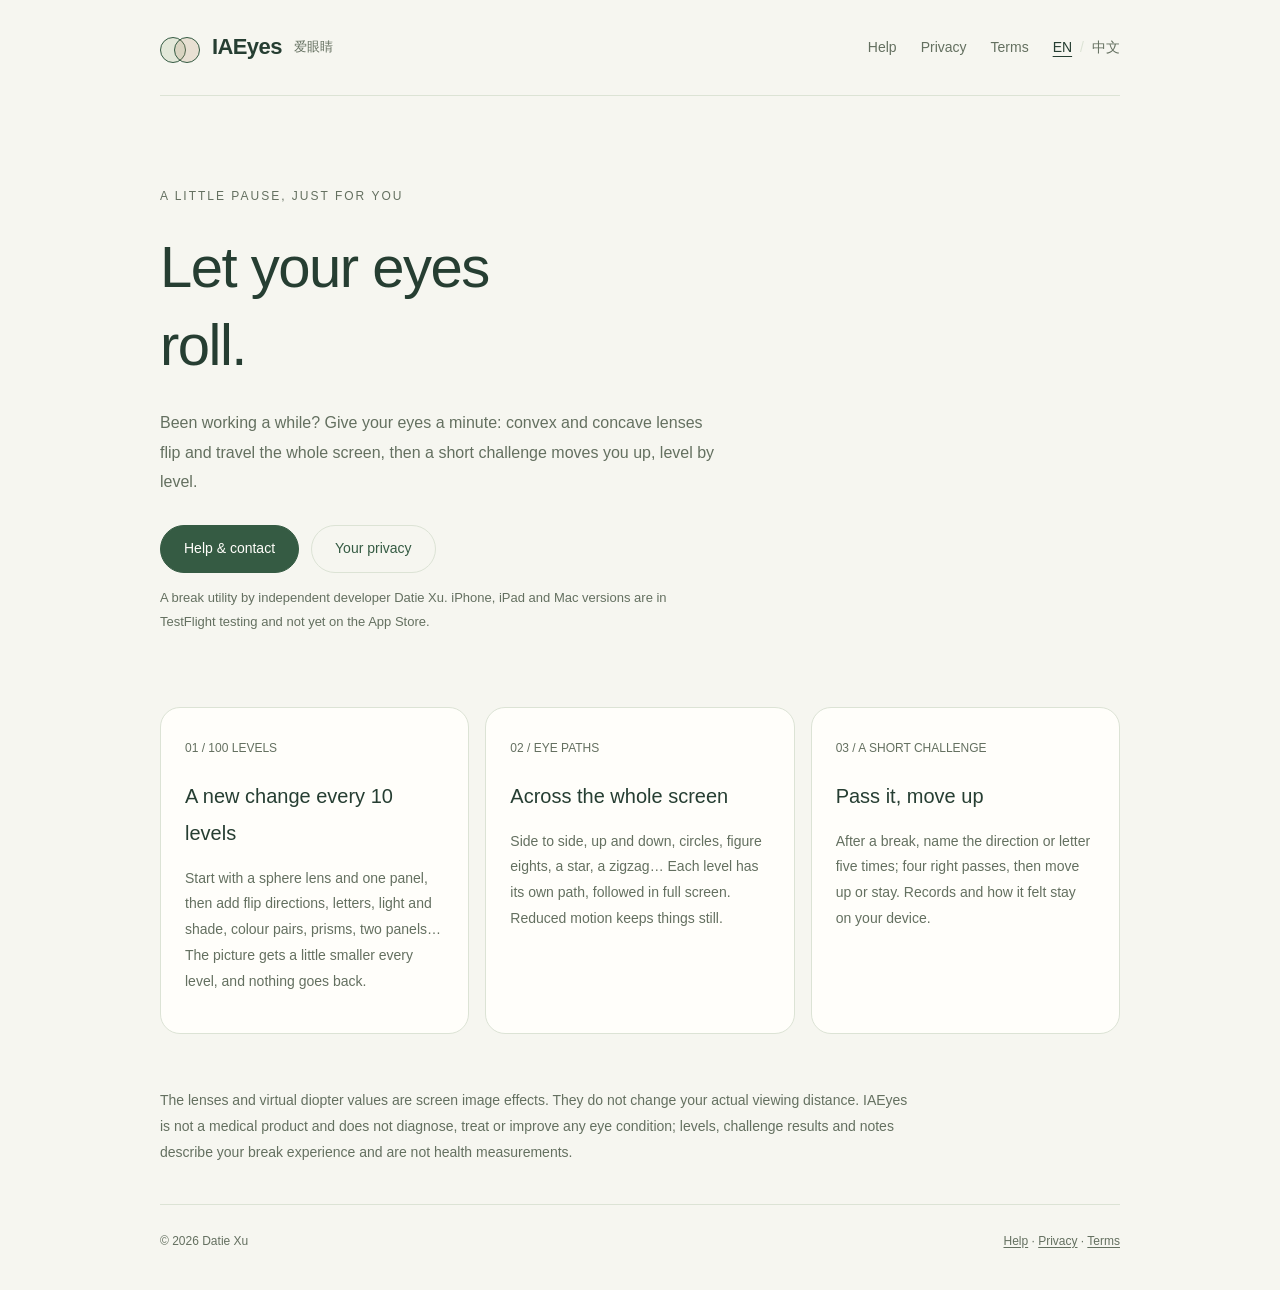
==== en/index.html @ 926635c9 "Update the site for 爱眼睛 (IAEyes) Name 目休 → 爱眼睛 throughout; homepage for the 100-level journey, eye p" ====
<!doctype html>
<html lang="en">
<head>
  <meta charset="utf-8">
  <meta name="viewport" content="width=device-width,initial-scale=1">
  <meta name="description" content="IAEyes: let your eyes roll. A 100-level journey, eye paths and a short challenge after each break. Explore the app, help, privacy policy and terms.">
  <title>IAEyes · Let your eyes roll</title>
  <link rel="canonical" href="https://datiexu.github.io/iaeyes/en/">
  <link rel="alternate" hreflang="en" href="https://datiexu.github.io/iaeyes/en/">
  <link rel="alternate" hreflang="zh-CN" href="https://datiexu.github.io/iaeyes/zh/">
  <link rel="alternate" hreflang="x-default" href="https://datiexu.github.io/iaeyes/">
  <link rel="stylesheet" href="../assets/style.css">
</head>
<body>
  <a class="skip-link" href="#main">Skip to content</a>
  <header class="site-header">
    <a class="brand" href="./" aria-label="IAEyes home"><span class="mark" aria-hidden="true"></span><strong>IAEyes</strong><span lang="zh-CN">爱眼睛</span></a>
    <div class="header-links">
      <nav aria-label="Main navigation"><a href="support/">Help</a><a href="privacy/">Privacy</a><a href="terms/">Terms</a></nav>
      <nav class="language-switch" aria-label="Language"><a href="./" lang="en" hreflang="en" aria-label="Read this page in English" aria-current="true">EN</a><span aria-hidden="true">/</span><a href="../zh/" lang="zh-CN" hreflang="zh-CN" aria-label="阅读此页面中文版">中文</a></nav>
    </div>
  </header>
  <main id="main">
    <section class="hero">
      <span class="eyebrow">A LITTLE PAUSE, JUST FOR YOU</span>
      <h1>Let your eyes<br>roll.</h1>
      <p>Been working a while? Give your eyes a minute: convex and concave lenses flip and travel the whole screen, then a short challenge moves you up, level by level.</p>
      <div class="actions"><a class="button" href="support/">Help &amp; contact</a><a class="button secondary" href="privacy/">Your privacy</a></div>
      <p class="meta">A break utility by independent developer Datie Xu. iPhone, iPad and Mac versions are in TestFlight testing and not yet on the App Store.</p>
    </section>
    <section class="features" aria-label="The app experience">
      <article class="card"><span class="number">01 / 100 LEVELS</span><h2>A new change every 10 levels</h2><p>Start with a sphere lens and one panel, then add flip directions, letters, light and shade, colour pairs, prisms, two panels… The picture gets a little smaller every level, and nothing goes back.</p></article>
      <article class="card"><span class="number">02 / EYE PATHS</span><h2>Across the whole screen</h2><p>Side to side, up and down, circles, figure eights, a star, a zigzag… Each level has its own path, followed in full screen. Reduced motion keeps things still.</p></article>
      <article class="card"><span class="number">03 / A SHORT CHALLENGE</span><h2>Pass it, move up</h2><p>After a break, name the direction or letter five times; four right passes, then move up or stay. Records and how it felt stay on your device.</p></article>
    </section>
    <p class="note">The lenses and virtual diopter values are screen image effects. They do not change your actual viewing distance. IAEyes is not a medical product and does not diagnose, treat or improve any eye condition; levels, challenge results and notes describe your break experience and are not health measurements.</p>
  </main>
  <footer class="site-footer"><span>© 2026 Datie Xu</span><span><a href="support/">Help</a> · <a href="privacy/">Privacy</a> · <a href="terms/">Terms</a></span></footer>
</body>
</html>
---- assets/style.css ----
:root { color-scheme: light dark; --paper: #f6f6f0; --surface: #fffefa; --ink: #263e32; --muted: #647060; --line: #dce3d5; --tint: #e9efdf; --accent: #355b43; }
* { box-sizing: border-box; }
body { margin: 0; background: var(--paper); color: var(--ink); font: 16px/1.85 -apple-system, BlinkMacSystemFont, "PingFang SC", "Microsoft YaHei", sans-serif; }
a { color: var(--accent); text-underline-offset: .2em; overflow-wrap: anywhere; }
a:hover { text-decoration-thickness: 2px; }
a:focus-visible, summary:focus-visible { outline: 3px solid #aa7954; outline-offset: 5px; border-radius: 3px; }
.skip-link { position: absolute; left: 16px; top: -100px; padding: 8px 16px; background: var(--surface); z-index: 2; }
.skip-link:focus { top: 12px; }
.site-header, main, .site-footer { width: min(100% - 48px, 960px); margin-inline: auto; }
.site-header { min-height: 96px; display: flex; align-items: center; justify-content: space-between; gap: 24px; border-bottom: 1px solid var(--line); }
.brand { display: inline-flex; flex-shrink: 0; align-items: center; gap: 12px; text-decoration: none; color: var(--ink); }
.brand strong { font-size: 22px; font-weight: 600; letter-spacing: -.6px; }
.brand span:last-child { color: var(--muted); font-size: 13px; }
.mark { position: relative; display: inline-block; width: 40px; height: 30px; }
.mark::before, .mark::after { content: ""; position: absolute; top: 4px; width: 24px; height: 24px; border: 1px solid var(--accent); border-radius: 50%; background: #9ab28235; }
.mark::before { left: 0; }
.mark::after { right: 0; background: #b48d6635; }
.header-links { display: flex; flex-wrap: wrap; align-items: center; justify-content: flex-end; gap: 12px 24px; }
nav { display: flex; flex-wrap: wrap; align-items: center; gap: 24px; font-size: 14px; }
nav a { color: var(--muted); text-decoration: none; }
nav a { padding-block: 8px; }
nav a[aria-current="page"] { color: var(--ink); text-decoration: underline; }
.language-switch { flex-wrap: nowrap; flex-shrink: 0; gap: 8px; }
.language-switch a { white-space: nowrap; }
.language-switch a[aria-current="true"] { color: var(--ink); text-decoration: underline; text-underline-offset: .3em; }
.language-switch span { color: var(--line); }
.hero { padding: 84px 0 60px; max-width: 720px; }
.eyebrow { color: var(--muted); font-size: 12px; letter-spacing: 2px; }
h1 { font-size: clamp(34px, 5vw, 58px); line-height: 1.35; letter-spacing: -1.5px; font-weight: 500; margin: 18px 0 24px; }
.hero > p { max-width: 560px; color: var(--muted); }
.actions { display: flex; flex-wrap: wrap; gap: 12px; margin-top: 28px; }
.button { padding: 10px 23px; background: var(--accent); color: var(--surface); border: 1px solid var(--accent); border-radius: 999px; font-size: 14px; text-decoration: none; }
.button.secondary { background: transparent; color: var(--accent); border-color: var(--line); }
.features { display: grid; grid-template-columns: repeat(3, minmax(0, 1fr)); gap: 16px; padding-bottom: 40px; }
.card { background: var(--surface); border: 1px solid var(--line); border-radius: 20px; padding: 24px; }
.card .number { color: var(--muted); font-size: 12px; }
.card h2 { margin: 16px 0 10px; font-size: 20px; font-weight: 500; }
.card p, .note { color: var(--muted); font-size: 14px; }
.note { padding-bottom: 24px; max-width: 760px; }
.document { max-width: 780px; padding: 52px 0 40px; }
.document h1 { font-size: clamp(32px, 5vw, 42px); margin-top: 12px; }
.document h2 { font-size: 22px; font-weight: 550; margin: 38px 0 12px; }
.document p { margin: 12px 0; }
.meta { color: var(--muted); font-size: 13px; }
.summary { padding: 18px 22px; border-radius: 16px; background: var(--tint); margin: 24px 0; }
.summary p { margin: 4px 0; }
.contact { padding: 24px; border-radius: 18px; border: 1px solid var(--line); background: var(--surface); margin: 26px 0; }
.contact strong { display: block; font-size: 21px; }
.contact p { margin: 6px 0; }
ul, ol { padding-left: 24px; }
li + li { margin-top: 8px; }
.table-wrap { overflow-x: auto; }
table { width: 100%; border-collapse: collapse; font-size: 14px; }
th, td { padding: 13px 12px; text-align: left; vertical-align: top; border-bottom: 1px solid var(--line); }
th { font-weight: 550; }
td:first-child { min-width: 110px; }
details { padding: 18px 0; border-bottom: 1px solid var(--line); }
summary { cursor: pointer; font-weight: 500; }
details p { color: var(--muted); }
.site-footer { display: flex; flex-wrap: wrap; justify-content: space-between; gap: 12px 24px; border-top: 1px solid var(--line); padding: 25px 0 38px; color: var(--muted); font-size: 12px; }
.site-footer a { color: var(--muted); }
@media (max-width: 720px) {
  .site-header { flex-direction: column; align-items: flex-start; gap: 8px; padding: 18px 0; }
  .header-links { width: 100%; justify-content: space-between; gap: 6px 16px; }
}
@media (max-width: 600px) {
  .site-header, main, .site-footer { width: calc(100% - 36px); }
  .site-header { min-height: 84px; gap: 12px; }
  .brand { gap: 8px; }
  .brand span:last-child { display: none; }
  nav { gap: 16px; font-size: 13px; }
  .language-switch { gap: 8px; margin-left: auto; }
  .hero { padding-top: 54px; }
  .features { grid-template-columns: 1fr; gap: 12px; }
  .card { padding: 20px; }
  .card h2 { margin-top: 6px; }
  .document { padding-top: 36px; }
  .summary, .contact { padding: 18px; }
}
@media (prefers-color-scheme: dark) {
  :root { --paper: #151e19; --surface: #1d2a22; --ink: #cdd8c8; --muted: #a3b19d; --line: #344638; --tint: #293b2c; --accent: #b6cba6; }
  .button { background: #416449; border-color: #416449; color: #e4ebdf; }
  .button.secondary { background: transparent; color: var(--accent); border-color: var(--line); }
}
@media (max-width: 420px) {
  .site-header { flex-direction: column; align-items: flex-start; justify-content: center; gap: 12px; padding: 18px 0; }
  nav { gap: 12px; }
  .language-switch { gap: 8px; }
}
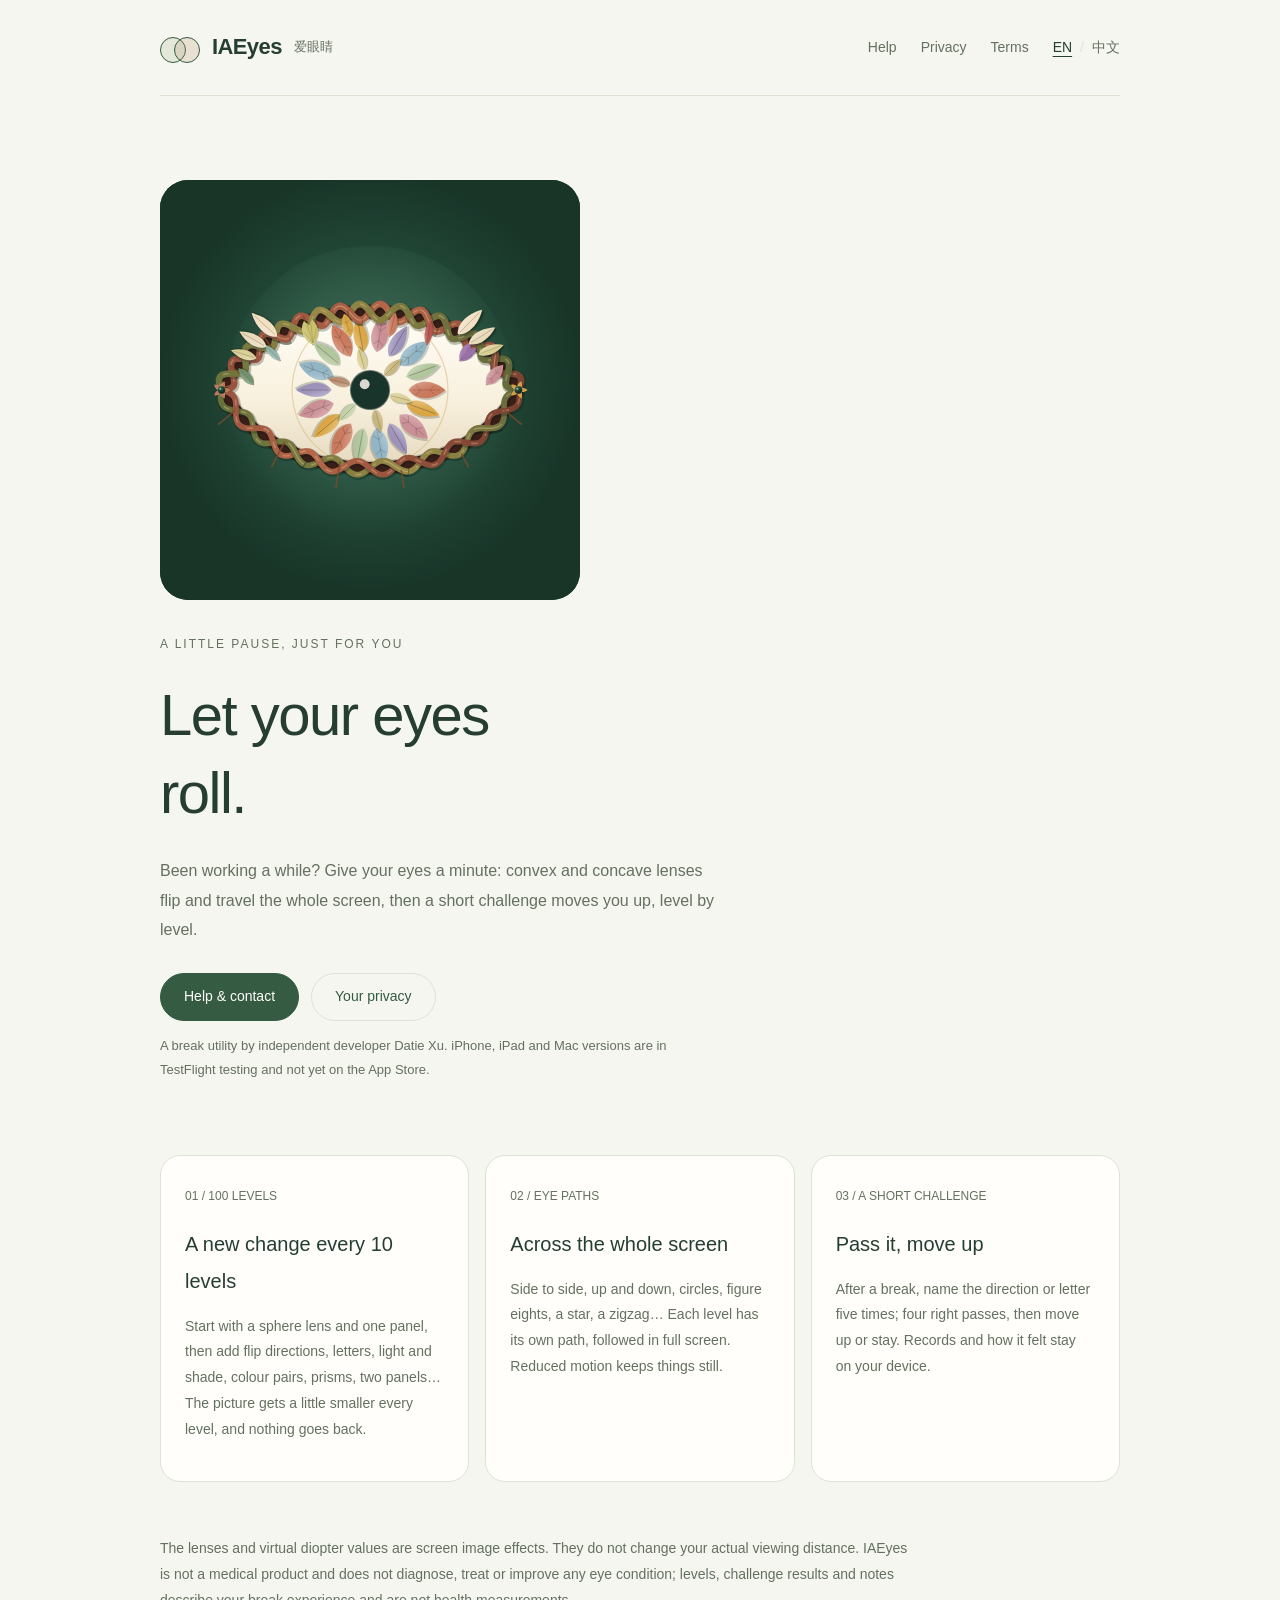
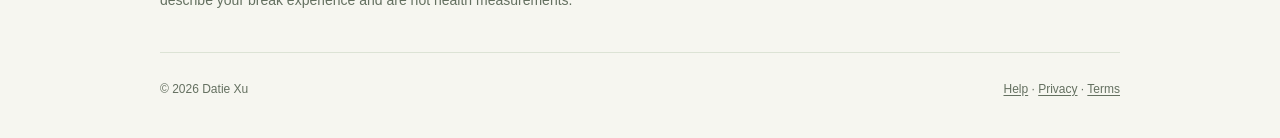
==== commit ab58336d: "Add the IAEyes brand animation to the home page The lashes wind round the rim, the eye blinks and th" ====
--- a/en/index.html
+++ b/en/index.html
@@ -22,6 +22,7 @@
   </header>
   <main id="main">
     <section class="hero">
+      <figure class="brand-intro"><img src="../assets/iaeyes-intro.svg" width="440" height="440" alt="IAEyes: the lashes wind round the eye, then it blinks"></figure>
       <span class="eyebrow">A LITTLE PAUSE, JUST FOR YOU</span>
       <h1>Let your eyes<br>roll.</h1>
       <p>Been working a while? Give your eyes a minute: convex and concave lenses flip and travel the whole screen, then a short challenge moves you up, level by level.</p>
--- a/assets/style.css
+++ b/assets/style.css
@@ -87,3 +87,9 @@
   nav { gap: 12px; }
   .language-switch { gap: 8px; }
 }
+
+/* Brand intro on the home page (assets/iaeyes-intro.svg, generated from the
+   app icon). The card is #183528, the colour the animation reaches at its
+   edges, so the square never shows. It plays once on load. */
+.brand-intro { margin: 0 0 28px; width: min(100%, 420px); aspect-ratio: 1; border-radius: 28px; background: #183528; overflow: hidden; display: grid; place-items: center; }
+.brand-intro img { width: 100%; height: 100%; display: block; }
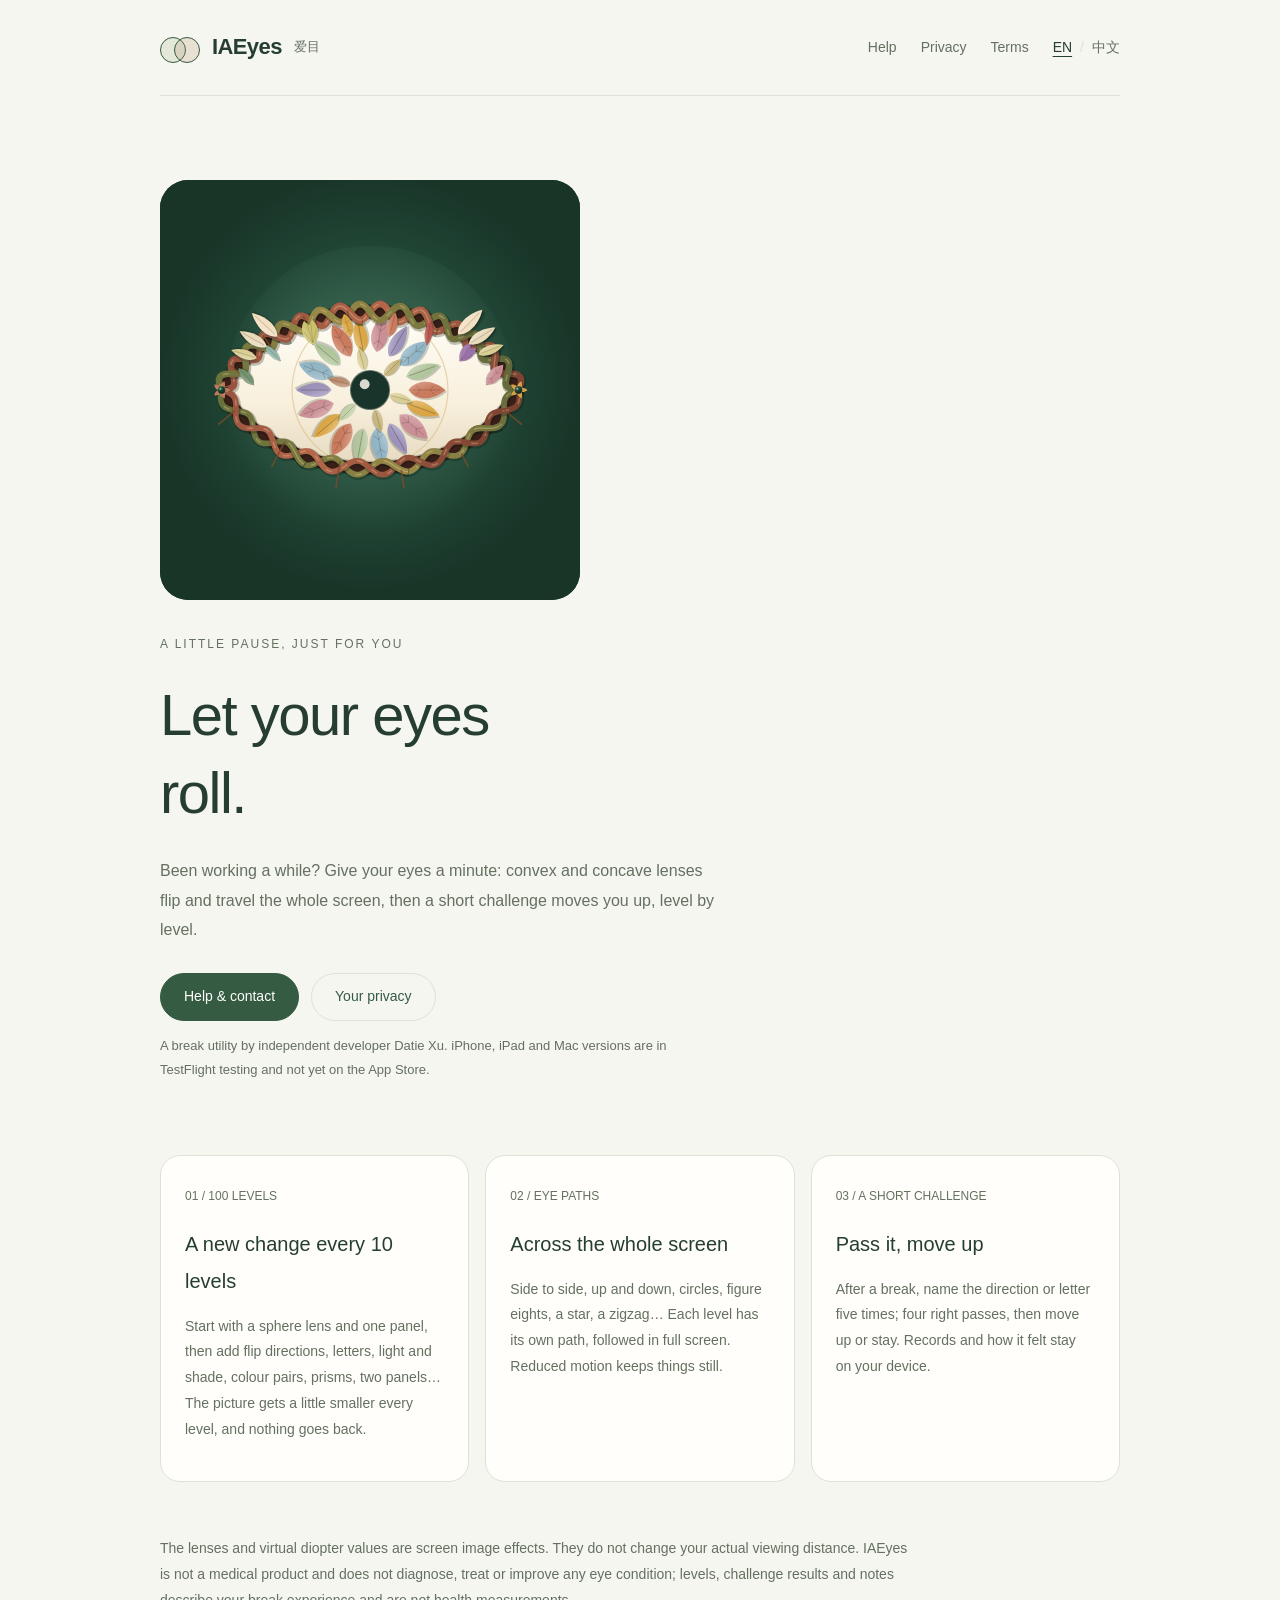
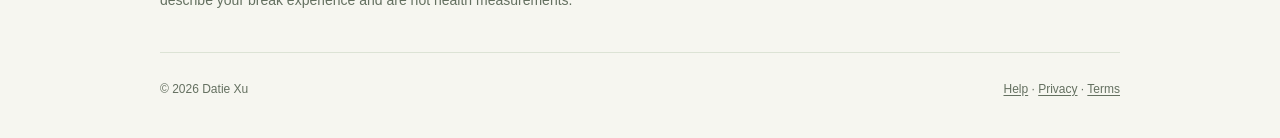
==== commit dc4535c3: "Rename to 爱目; camera and clarity check in privacy and help Chinese name 爱眼睛 → 爱目. Privacy policy: op" ====
--- a/en/index.html
+++ b/en/index.html
@@ -14,7 +14,7 @@
 <body>
   <a class="skip-link" href="#main">Skip to content</a>
   <header class="site-header">
-    <a class="brand" href="./" aria-label="IAEyes home"><span class="mark" aria-hidden="true"></span><strong>IAEyes</strong><span lang="zh-CN">爱眼睛</span></a>
+    <a class="brand" href="./" aria-label="IAEyes home"><span class="mark" aria-hidden="true"></span><strong>IAEyes</strong><span lang="zh-CN">爱目</span></a>
     <div class="header-links">
       <nav aria-label="Main navigation"><a href="support/">Help</a><a href="privacy/">Privacy</a><a href="terms/">Terms</a></nav>
       <nav class="language-switch" aria-label="Language"><a href="./" lang="en" hreflang="en" aria-label="Read this page in English" aria-current="true">EN</a><span aria-hidden="true">/</span><a href="../zh/" lang="zh-CN" hreflang="zh-CN" aria-label="阅读此页面中文版">中文</a></nav>
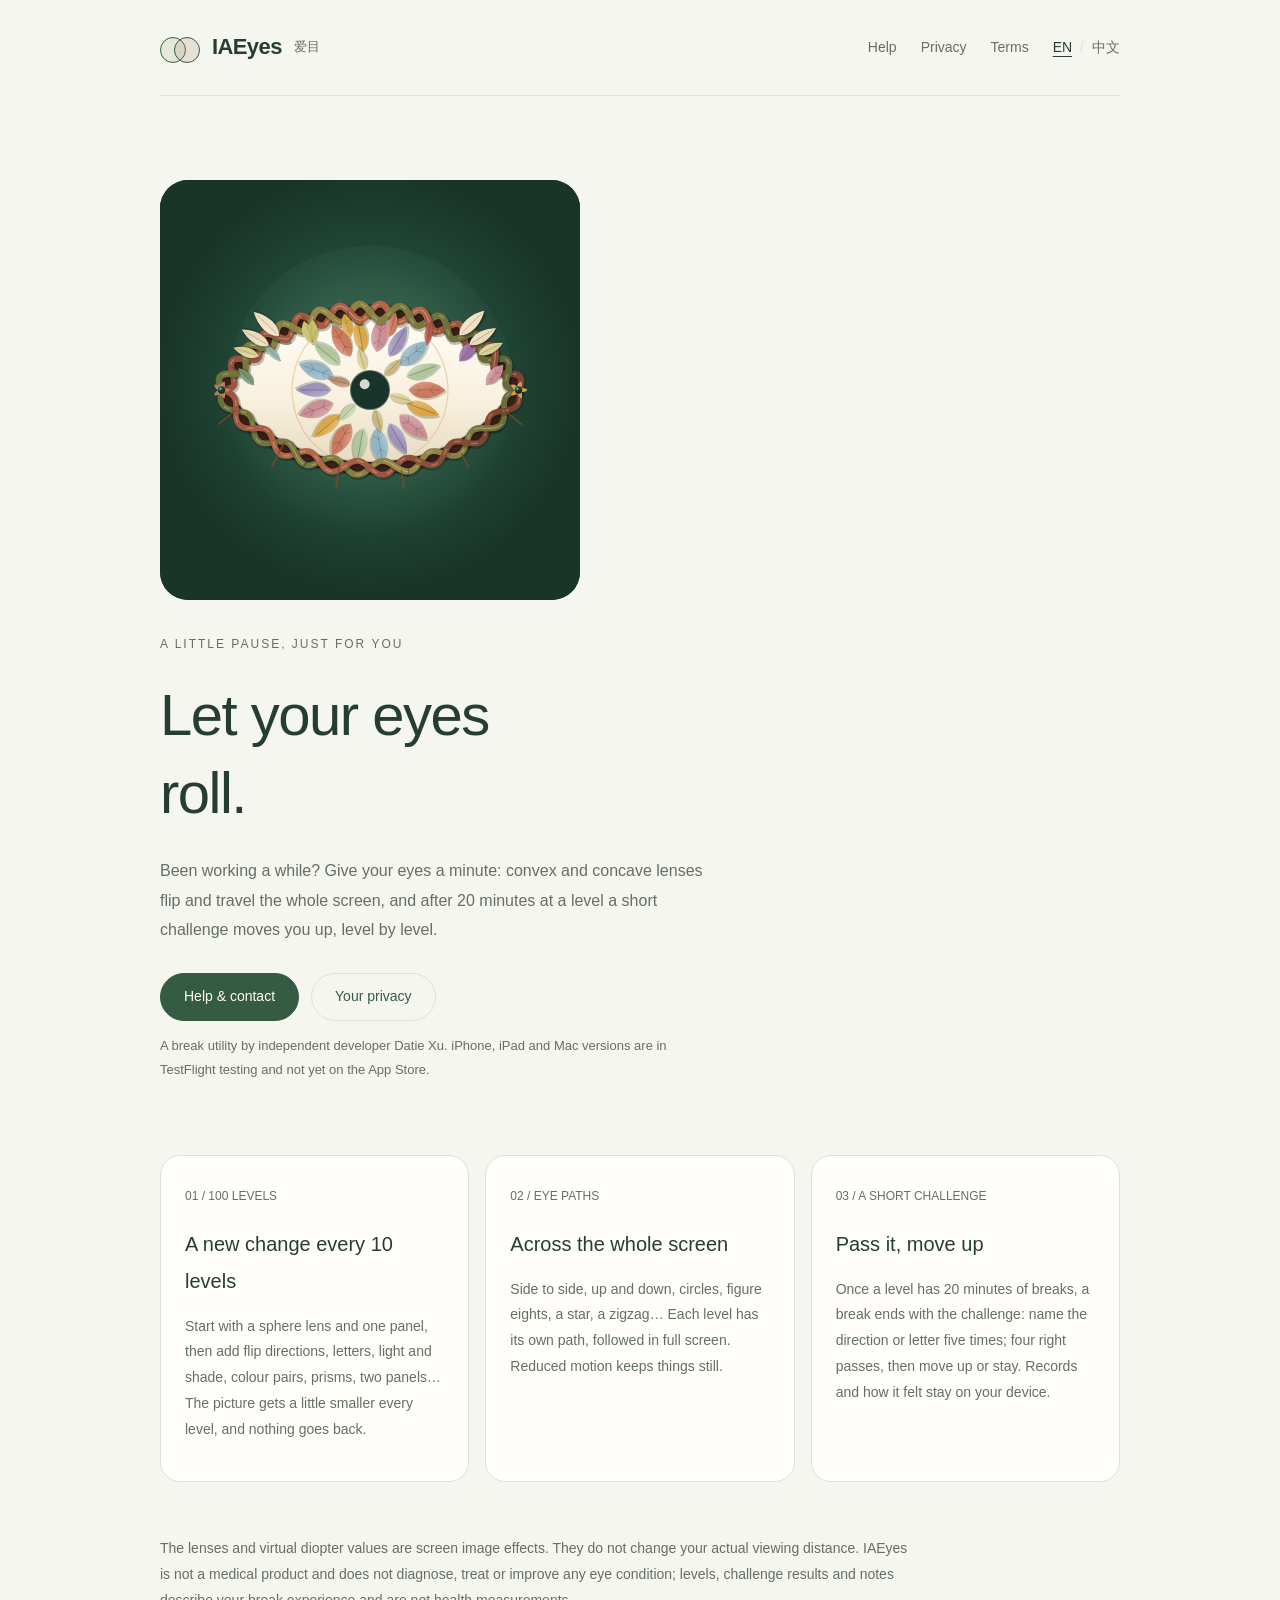
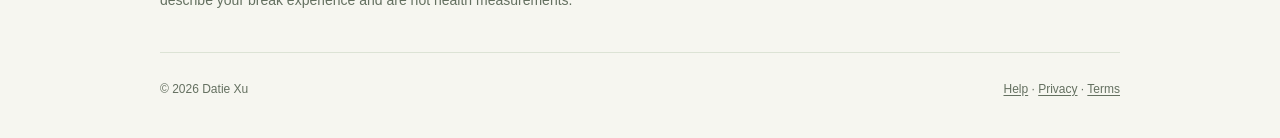
==== commit 29b016b6: "Journey: 20 minutes at a level before its challenge" ====
--- a/en/index.html
+++ b/en/index.html
@@ -25,14 +25,14 @@
       <figure class="brand-intro"><img src="../assets/iaeyes-intro.svg" width="440" height="440" alt="IAEyes: the lashes wind round the eye, then it blinks"></figure>
       <span class="eyebrow">A LITTLE PAUSE, JUST FOR YOU</span>
       <h1>Let your eyes<br>roll.</h1>
-      <p>Been working a while? Give your eyes a minute: convex and concave lenses flip and travel the whole screen, then a short challenge moves you up, level by level.</p>
+      <p>Been working a while? Give your eyes a minute: convex and concave lenses flip and travel the whole screen, and after 20 minutes at a level a short challenge moves you up, level by level.</p>
       <div class="actions"><a class="button" href="support/">Help &amp; contact</a><a class="button secondary" href="privacy/">Your privacy</a></div>
       <p class="meta">A break utility by independent developer Datie Xu. iPhone, iPad and Mac versions are in TestFlight testing and not yet on the App Store.</p>
     </section>
     <section class="features" aria-label="The app experience">
       <article class="card"><span class="number">01 / 100 LEVELS</span><h2>A new change every 10 levels</h2><p>Start with a sphere lens and one panel, then add flip directions, letters, light and shade, colour pairs, prisms, two panels… The picture gets a little smaller every level, and nothing goes back.</p></article>
       <article class="card"><span class="number">02 / EYE PATHS</span><h2>Across the whole screen</h2><p>Side to side, up and down, circles, figure eights, a star, a zigzag… Each level has its own path, followed in full screen. Reduced motion keeps things still.</p></article>
-      <article class="card"><span class="number">03 / A SHORT CHALLENGE</span><h2>Pass it, move up</h2><p>After a break, name the direction or letter five times; four right passes, then move up or stay. Records and how it felt stay on your device.</p></article>
+      <article class="card"><span class="number">03 / A SHORT CHALLENGE</span><h2>Pass it, move up</h2><p>Once a level has 20 minutes of breaks, a break ends with the challenge: name the direction or letter five times; four right passes, then move up or stay. Records and how it felt stay on your device.</p></article>
     </section>
     <p class="note">The lenses and virtual diopter values are screen image effects. They do not change your actual viewing distance. IAEyes is not a medical product and does not diagnose, treat or improve any eye condition; levels, challenge results and notes describe your break experience and are not health measurements.</p>
   </main>
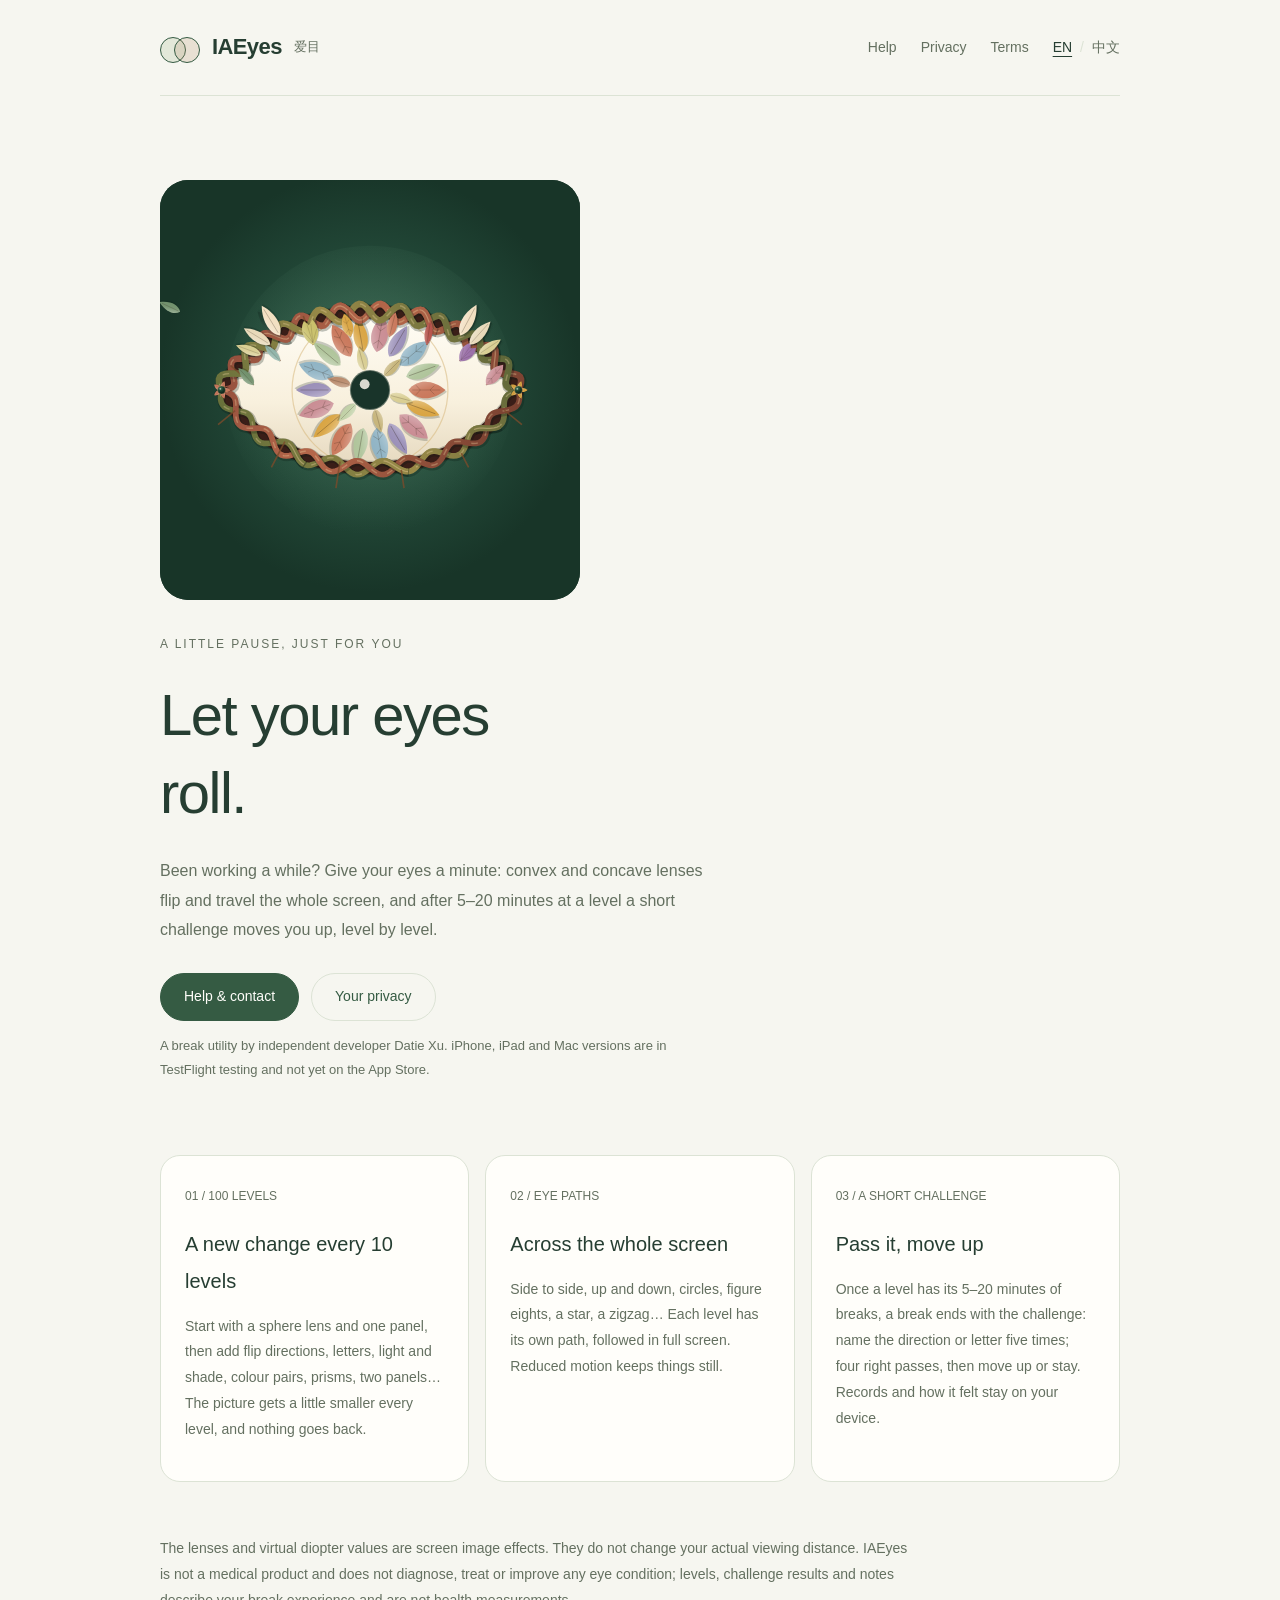
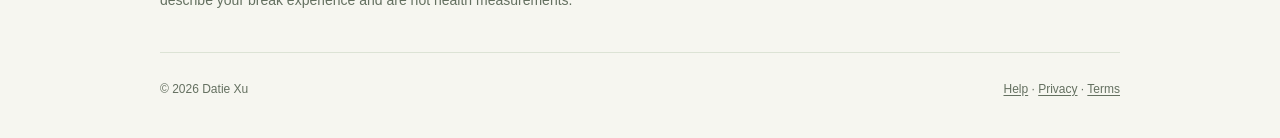
==== commit e128c69c: "5–20 minutes per level; no vision wording" ====
--- a/en/index.html
+++ b/en/index.html
@@ -25,14 +25,14 @@
       <figure class="brand-intro"><img src="../assets/iaeyes-intro.svg" width="440" height="440" alt="IAEyes: the lashes wind round the eye, then it blinks"></figure>
       <span class="eyebrow">A LITTLE PAUSE, JUST FOR YOU</span>
       <h1>Let your eyes<br>roll.</h1>
-      <p>Been working a while? Give your eyes a minute: convex and concave lenses flip and travel the whole screen, and after 20 minutes at a level a short challenge moves you up, level by level.</p>
+      <p>Been working a while? Give your eyes a minute: convex and concave lenses flip and travel the whole screen, and after 5–20 minutes at a level a short challenge moves you up, level by level.</p>
       <div class="actions"><a class="button" href="support/">Help &amp; contact</a><a class="button secondary" href="privacy/">Your privacy</a></div>
       <p class="meta">A break utility by independent developer Datie Xu. iPhone, iPad and Mac versions are in TestFlight testing and not yet on the App Store.</p>
     </section>
     <section class="features" aria-label="The app experience">
       <article class="card"><span class="number">01 / 100 LEVELS</span><h2>A new change every 10 levels</h2><p>Start with a sphere lens and one panel, then add flip directions, letters, light and shade, colour pairs, prisms, two panels… The picture gets a little smaller every level, and nothing goes back.</p></article>
       <article class="card"><span class="number">02 / EYE PATHS</span><h2>Across the whole screen</h2><p>Side to side, up and down, circles, figure eights, a star, a zigzag… Each level has its own path, followed in full screen. Reduced motion keeps things still.</p></article>
-      <article class="card"><span class="number">03 / A SHORT CHALLENGE</span><h2>Pass it, move up</h2><p>Once a level has 20 minutes of breaks, a break ends with the challenge: name the direction or letter five times; four right passes, then move up or stay. Records and how it felt stay on your device.</p></article>
+      <article class="card"><span class="number">03 / A SHORT CHALLENGE</span><h2>Pass it, move up</h2><p>Once a level has its 5–20 minutes of breaks, a break ends with the challenge: name the direction or letter five times; four right passes, then move up or stay. Records and how it felt stay on your device.</p></article>
     </section>
     <p class="note">The lenses and virtual diopter values are screen image effects. They do not change your actual viewing distance. IAEyes is not a medical product and does not diagnose, treat or improve any eye condition; levels, challenge results and notes describe your break experience and are not health measurements.</p>
   </main>
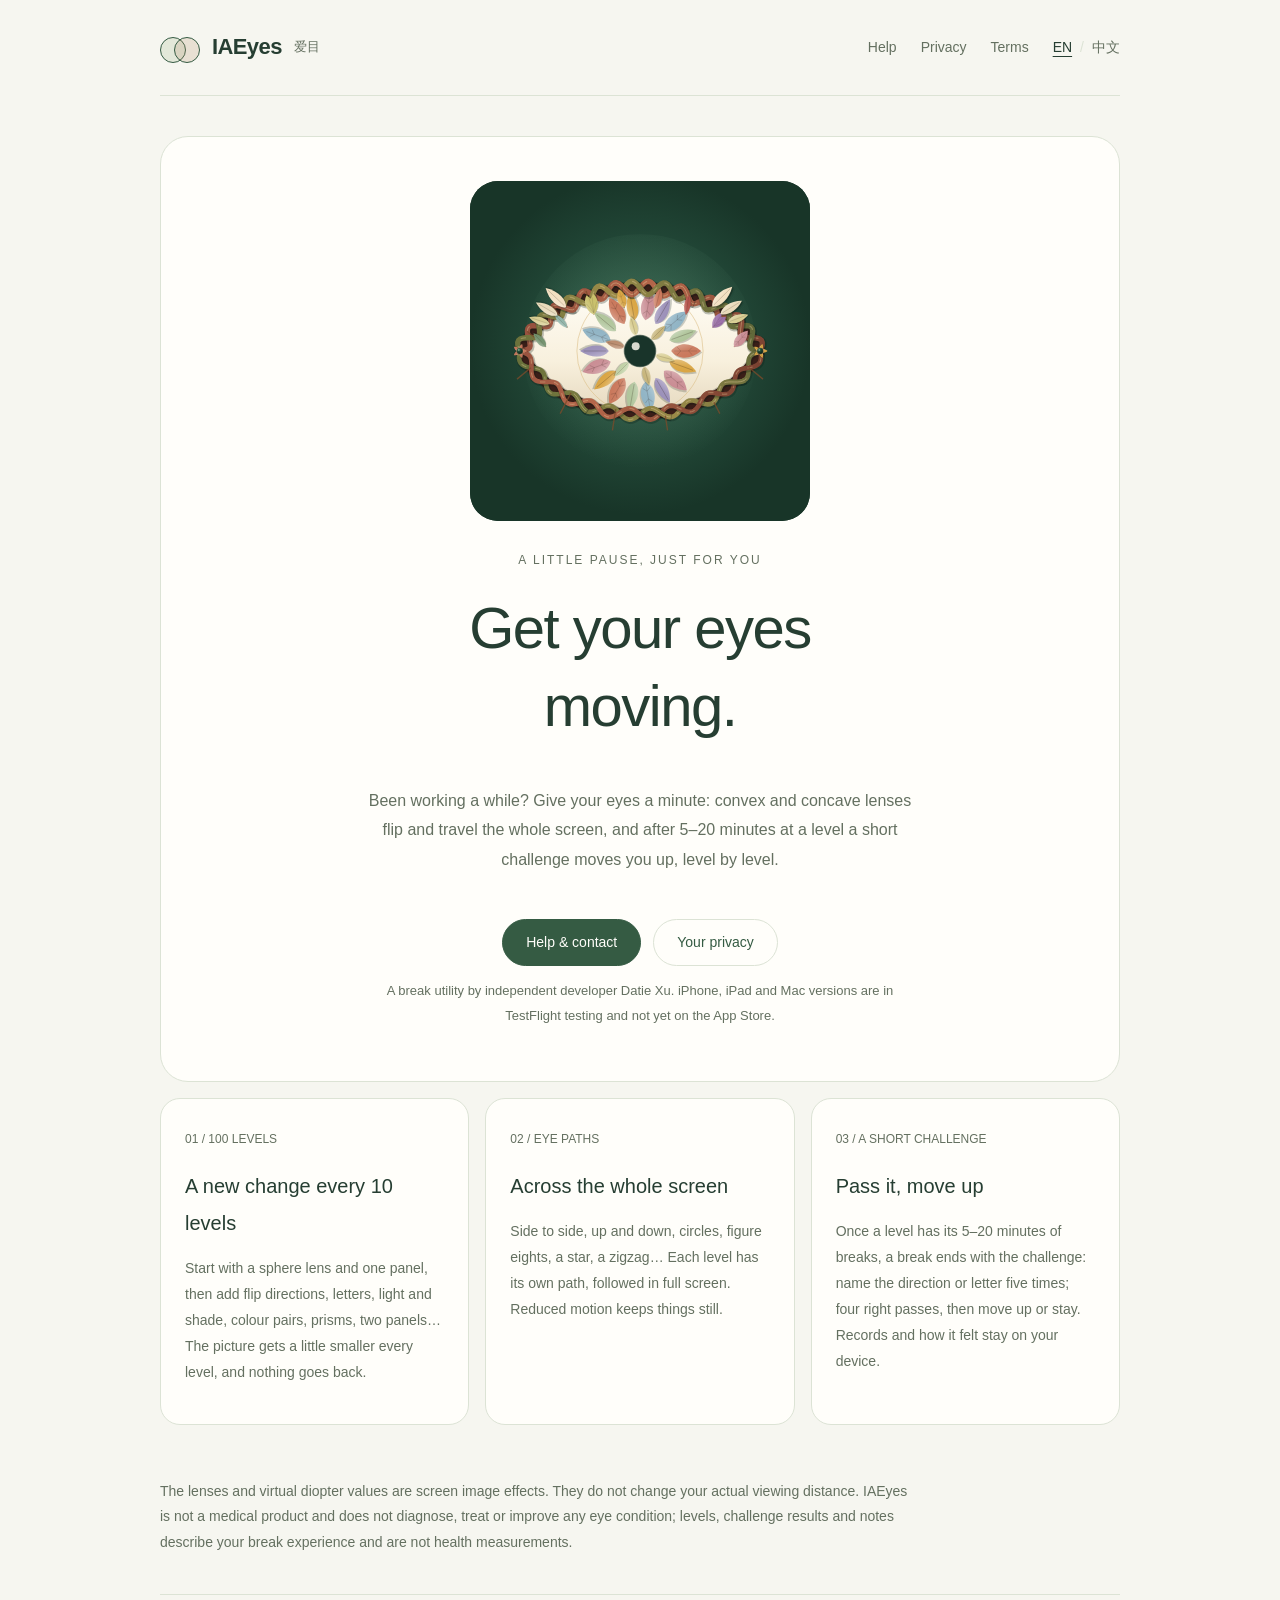
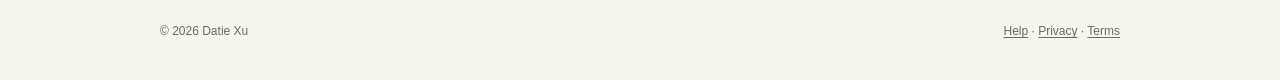
==== commit e4d28cd1: "Centred home hero; English "Get your eyes moving"" ====
--- a/en/index.html
+++ b/en/index.html
@@ -3,8 +3,8 @@
 <head>
   <meta charset="utf-8">
   <meta name="viewport" content="width=device-width,initial-scale=1">
-  <meta name="description" content="IAEyes: let your eyes roll. A 100-level journey, eye paths and a short challenge after each break. Explore the app, help, privacy policy and terms.">
-  <title>IAEyes · Let your eyes roll</title>
+  <meta name="description" content="IAEyes: get your eyes moving. A 100-level journey, eye paths and a short challenge after each break. Explore the app, help, privacy policy and terms.">
+  <title>IAEyes · Get your eyes moving</title>
   <link rel="canonical" href="https://datiexu.github.io/iaeyes/en/">
   <link rel="alternate" hreflang="en" href="https://datiexu.github.io/iaeyes/en/">
   <link rel="alternate" hreflang="zh-CN" href="https://datiexu.github.io/iaeyes/zh/">
@@ -24,7 +24,7 @@
     <section class="hero">
       <figure class="brand-intro"><img src="../assets/iaeyes-intro.svg" width="440" height="440" alt="IAEyes: the lashes wind round the eye, then it blinks"></figure>
       <span class="eyebrow">A LITTLE PAUSE, JUST FOR YOU</span>
-      <h1>Let your eyes<br>roll.</h1>
+      <h1>Get your eyes<br>moving.</h1>
       <p>Been working a while? Give your eyes a minute: convex and concave lenses flip and travel the whole screen, and after 5–20 minutes at a level a short challenge moves you up, level by level.</p>
       <div class="actions"><a class="button" href="support/">Help &amp; contact</a><a class="button secondary" href="privacy/">Your privacy</a></div>
       <p class="meta">A break utility by independent developer Datie Xu. iPhone, iPad and Mac versions are in TestFlight testing and not yet on the App Store.</p>
--- a/assets/style.css
+++ b/assets/style.css
@@ -24,11 +24,14 @@
 .language-switch a { white-space: nowrap; }
 .language-switch a[aria-current="true"] { color: var(--ink); text-decoration: underline; text-underline-offset: .3em; }
 .language-switch span { color: var(--line); }
-.hero { padding: 84px 0 60px; max-width: 720px; }
+/* Home hero: one centred, framed card (animation, slogan, text, buttons),
+   as wide as the feature cards below it. */
+.hero { margin: 40px 0 16px; padding: 44px 40px 40px; display: flex; flex-direction: column; align-items: center; text-align: center; background: var(--surface); border: 1px solid var(--line); border-radius: 28px; }
 .eyebrow { color: var(--muted); font-size: 12px; letter-spacing: 2px; }
 h1 { font-size: clamp(34px, 5vw, 58px); line-height: 1.35; letter-spacing: -1.5px; font-weight: 500; margin: 18px 0 24px; }
-.hero > p { max-width: 560px; color: var(--muted); }
-.actions { display: flex; flex-wrap: wrap; gap: 12px; margin-top: 28px; }
+.hero > p { max-width: 560px; margin-inline: auto; color: var(--muted); }
+.hero .meta { font-size: 13px; }
+.actions { display: flex; flex-wrap: wrap; justify-content: center; gap: 12px; margin-top: 28px; }
 .button { padding: 10px 23px; background: var(--accent); color: var(--surface); border: 1px solid var(--accent); border-radius: 999px; font-size: 14px; text-decoration: none; }
 .button.secondary { background: transparent; color: var(--accent); border-color: var(--line); }
 .features { display: grid; grid-template-columns: repeat(3, minmax(0, 1fr)); gap: 16px; padding-bottom: 40px; }
@@ -70,7 +73,7 @@
   .brand span:last-child { display: none; }
   nav { gap: 16px; font-size: 13px; }
   .language-switch { gap: 8px; margin-left: auto; }
-  .hero { padding-top: 54px; }
+  .hero { margin-top: 24px; padding: 28px 20px 28px; border-radius: 22px; }
   .features { grid-template-columns: 1fr; gap: 12px; }
   .card { padding: 20px; }
   .card h2 { margin-top: 6px; }
@@ -91,5 +94,5 @@
 /* Brand intro on the home page (assets/iaeyes-intro.svg, generated from the
    app icon). The card is #183528, the colour the animation reaches at its
    edges, so the square never shows. It plays once on load. */
-.brand-intro { margin: 0 0 28px; width: min(100%, 420px); aspect-ratio: 1; border-radius: 28px; background: #183528; overflow: hidden; display: grid; place-items: center; }
+.brand-intro { margin: 0 auto 28px; width: min(100%, 340px); aspect-ratio: 1; border-radius: 28px; background: #183528; overflow: hidden; display: grid; place-items: center; }
 .brand-intro img { width: 100%; height: 100%; display: block; }
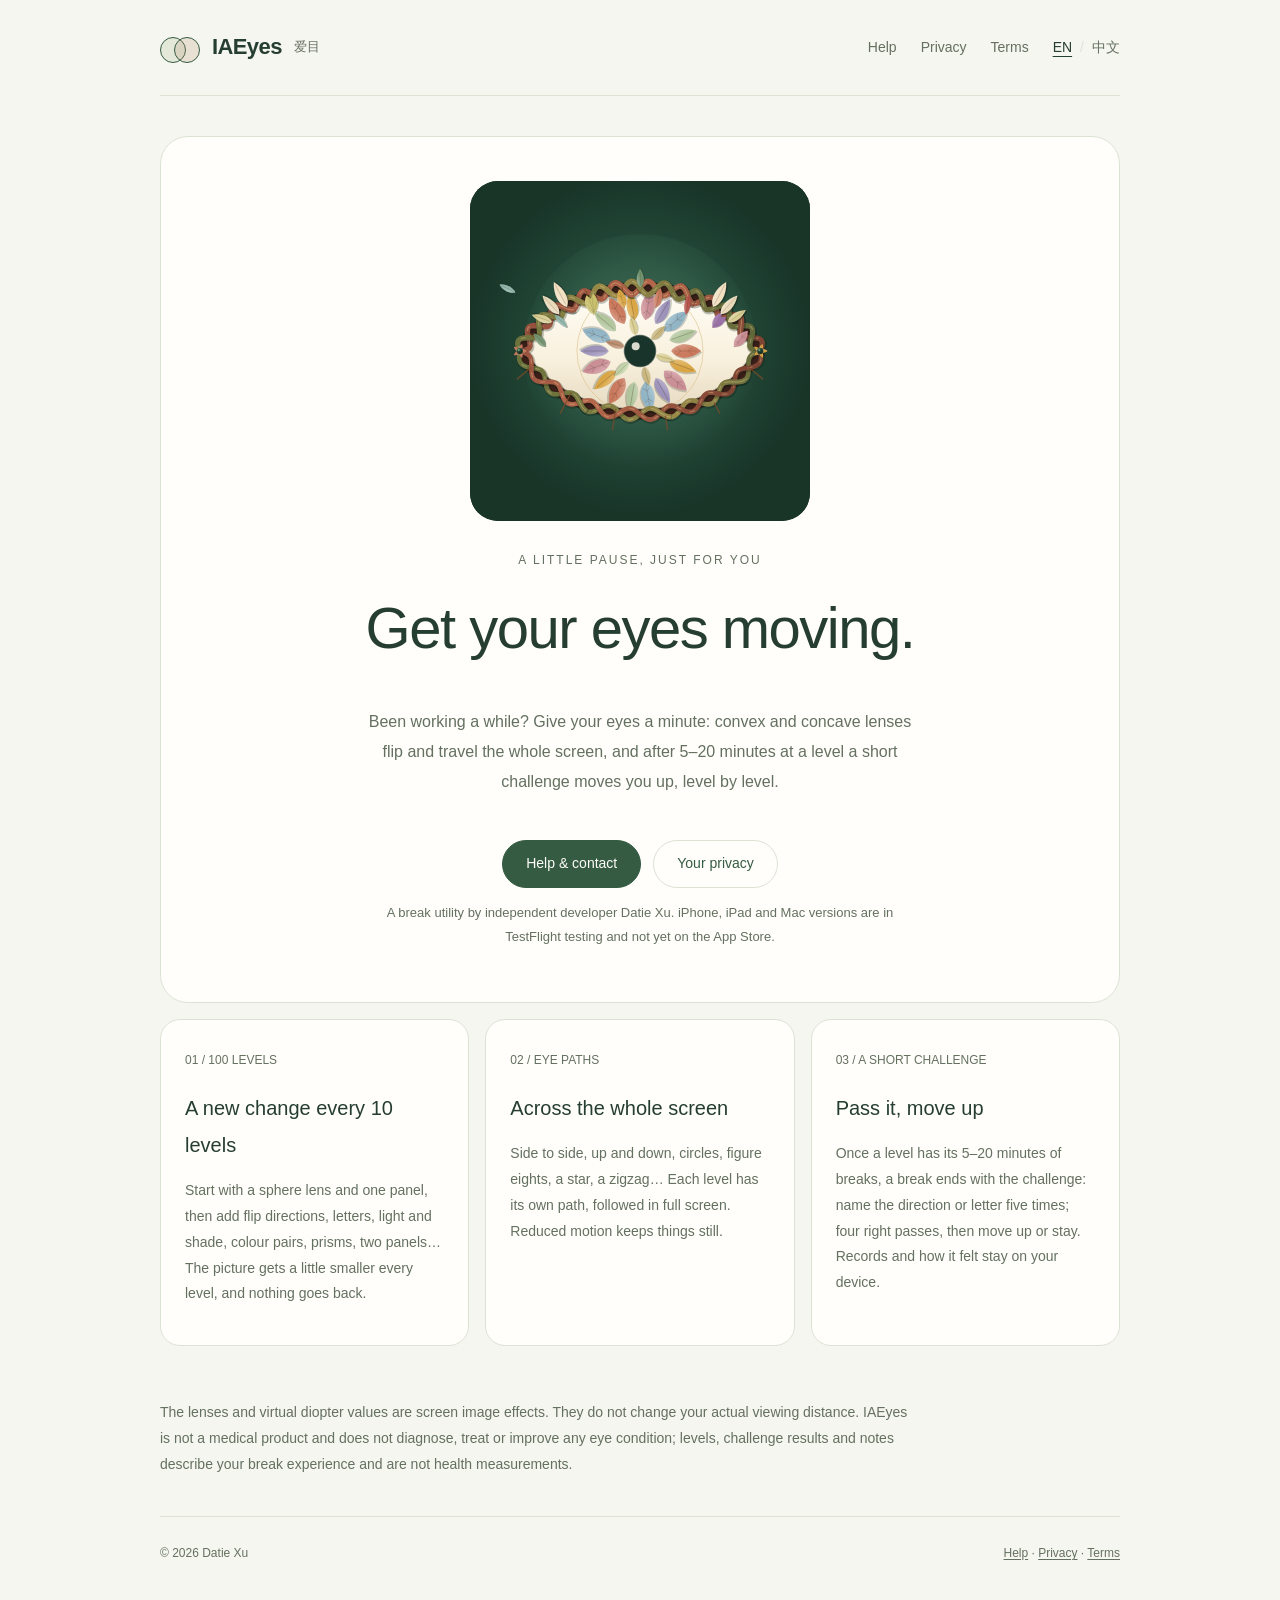
==== commit 290ed63a: "Home slogan on one line: no hard break in the headline 1. What: zh and en home headlines lose the <b" ====
--- a/en/index.html
+++ b/en/index.html
@@ -24,7 +24,7 @@
     <section class="hero">
       <figure class="brand-intro"><img src="../assets/iaeyes-intro.svg" width="440" height="440" alt="IAEyes: the lashes wind round the eye, then it blinks"></figure>
       <span class="eyebrow">A LITTLE PAUSE, JUST FOR YOU</span>
-      <h1>Get your eyes<br>moving.</h1>
+      <h1>Get your eyes moving.</h1>
       <p>Been working a while? Give your eyes a minute: convex and concave lenses flip and travel the whole screen, and after 5–20 minutes at a level a short challenge moves you up, level by level.</p>
       <div class="actions"><a class="button" href="support/">Help &amp; contact</a><a class="button secondary" href="privacy/">Your privacy</a></div>
       <p class="meta">A break utility by independent developer Datie Xu. iPhone, iPad and Mac versions are in TestFlight testing and not yet on the App Store.</p>
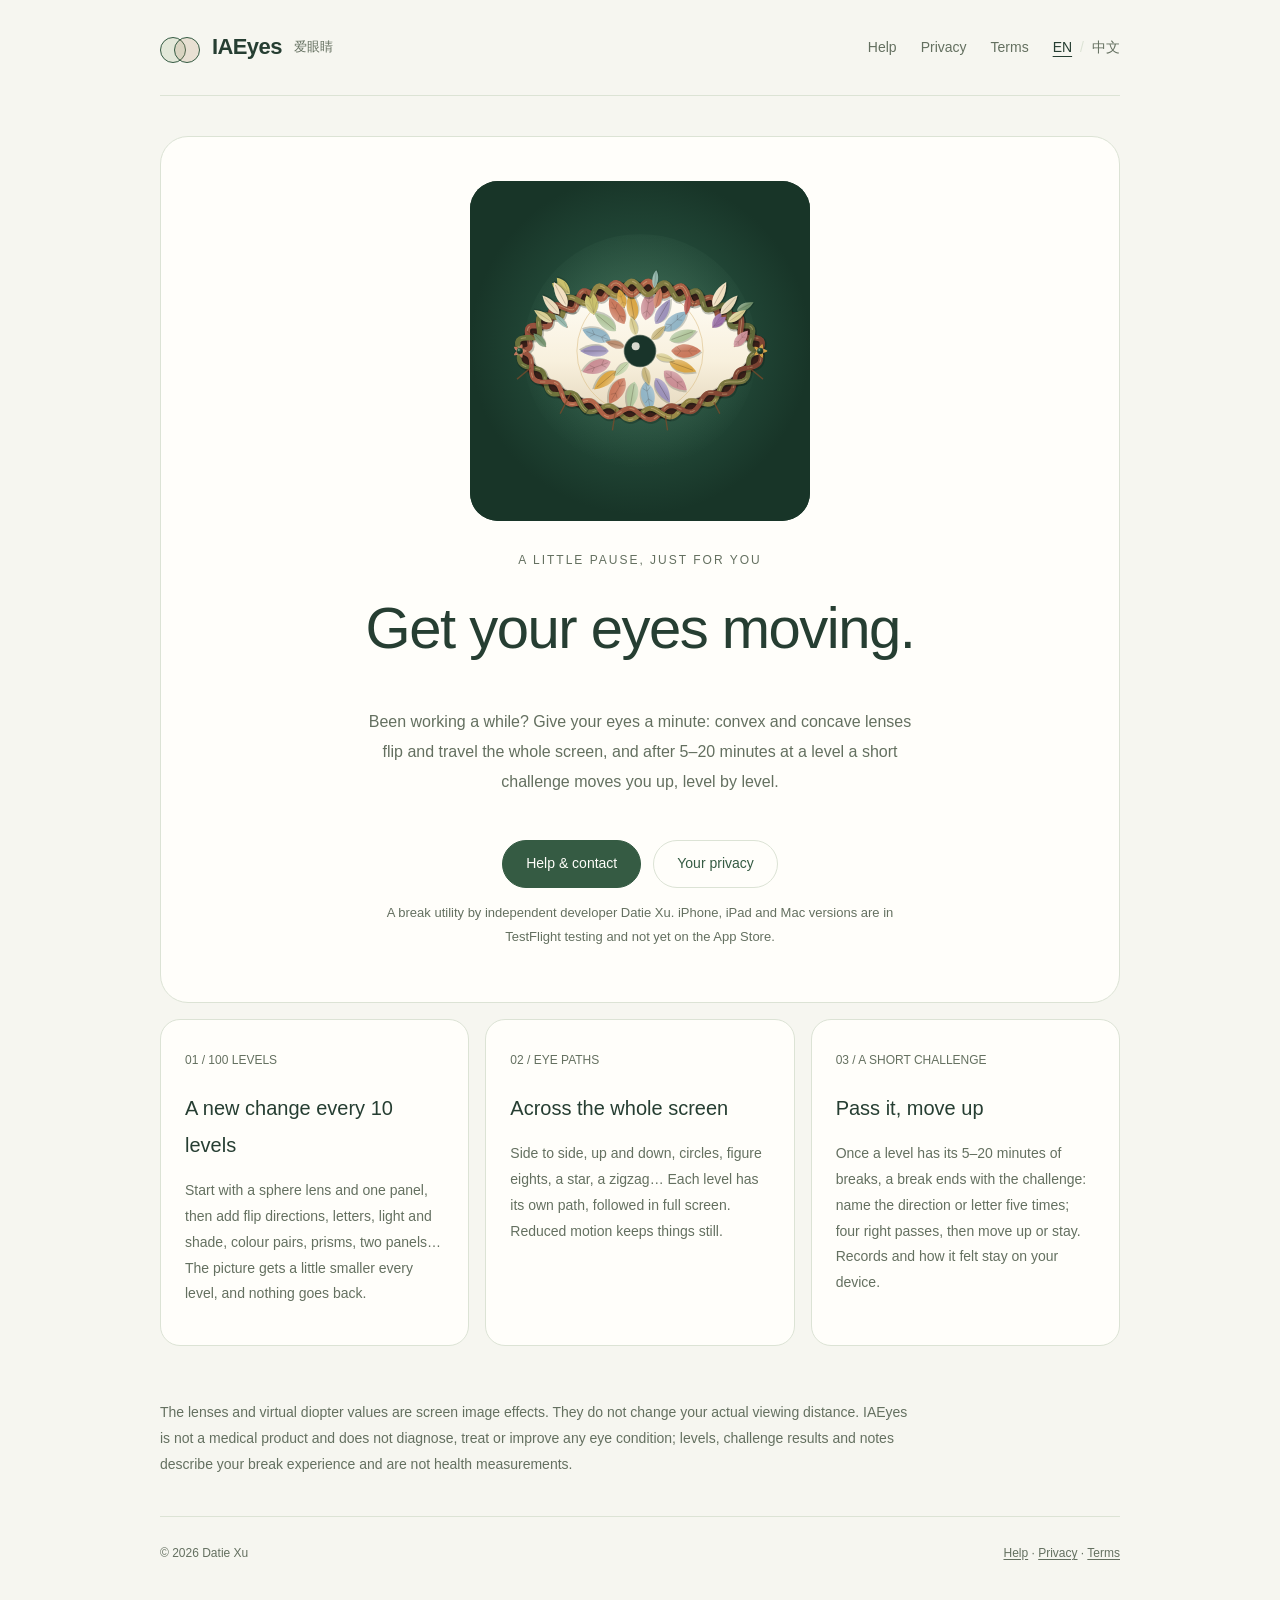
==== commit 4a61db7a: "Restore Chinese name to 爱眼睛 and clarify local size feedback" ====
--- a/en/index.html
+++ b/en/index.html
@@ -14,7 +14,7 @@
 <body>
   <a class="skip-link" href="#main">Skip to content</a>
   <header class="site-header">
-    <a class="brand" href="./" aria-label="IAEyes home"><span class="mark" aria-hidden="true"></span><strong>IAEyes</strong><span lang="zh-CN">爱目</span></a>
+    <a class="brand" href="./" aria-label="IAEyes home"><span class="mark" aria-hidden="true"></span><strong>IAEyes</strong><span lang="zh-CN">爱眼睛</span></a>
     <div class="header-links">
       <nav aria-label="Main navigation"><a href="support/">Help</a><a href="privacy/">Privacy</a><a href="terms/">Terms</a></nav>
       <nav class="language-switch" aria-label="Language"><a href="./" lang="en" hreflang="en" aria-label="Read this page in English" aria-current="true">EN</a><span aria-hidden="true">/</span><a href="../zh/" lang="zh-CN" hreflang="zh-CN" aria-label="阅读此页面中文版">中文</a></nav>
